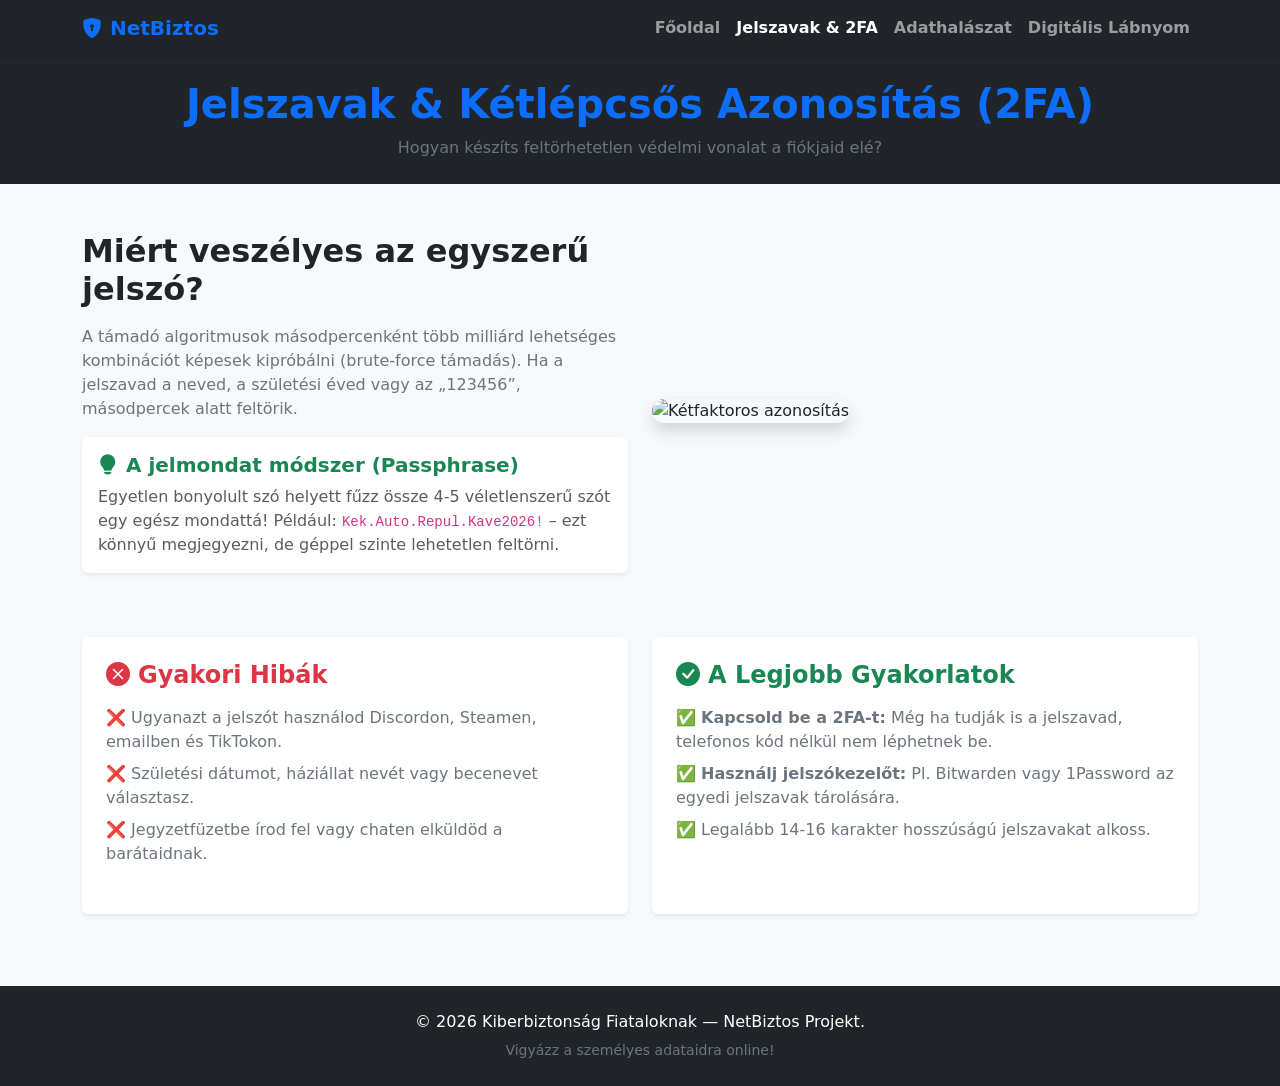
==== produktum/passwords.html @ 25c64569 "Add files via upload" ====
<!DOCTYPE html>
<html lang="hu">
<head>
  <meta charset="UTF-8">
  <meta name="viewport" content="width=device-width, initial-scale=1.0">
  <title>Jelszavak & 2FA - Kiberbiztonság Fiataloknak</title>
  <!-- Bootstrap 5 CSS -->
  <link href="https://cdn.jsdelivr.net/npm/bootstrap@5.3.3/dist/css/bootstrap.min.css" rel="stylesheet">
  <!-- Bootstrap Icons -->
  <link href="https://cdn.jsdelivr.net/npm/bootstrap-icons@1.11.3/font/bootstrap-icons.min.css" rel="stylesheet">
</head>
<body class="bg-light d-flex flex-column min-vh-100">

  <!-- Navigációs sáv -->
  <nav class="navbar navbar-expand-lg navbar-dark bg-dark sticky-top shadow-sm">
    <div class="container">
      <a class="navbar-brand fw-bold text-primary" href="index.html">
        <i class="bi bi-shield-lock-fill me-2"></i>NetBiztos
      </a>
      <button class="navbar-toggler" type="button" data-bs-toggle="collapse" data-bs-target="#mainNav" aria-controls="mainNav" aria-expanded="false" aria-label="Menü megnyitása">
        <span class="navbar-toggler-icon"></span>
      </button>
      <div class="collapse navbar-collapse" id="mainNav">
        <ul class="navbar-nav ms-auto mb-2 mb-lg-0 fw-semibold">
          <li class="nav-item"><a class="nav-link" href="index.html">Főoldal</a></li>
          <li class="nav-item"><a class="nav-link active" href="passwords.html">Jelszavak & 2FA</a></li>
          <li class="nav-item"><a class="nav-link" href="phishing.html">Adathalászat</a></li>
          <li class="nav-item"><a class="nav-link" href="privacy.html">Digitális Lábnyom</a></li>
        </ul>
      </div>
    </div>
  </nav>

  <!-- Fejléc -->
  <header class="bg-dark text-white py-4 mb-4">
    <div class="container text-center">
      <h1 class="fw-bold text-primary">Jelszavak & Kétlépcsős Azonosítás (2FA)</h1>
      <p class="text-secondary mb-0">Hogyan készíts feltörhetetlen védelmi vonalat a fiókjaid elé?</p>
    </div>
  </header>

  <!-- Fő tartalom -->
  <main class="container my-4 flex-grow-1">
    <div class="row align-items-center mb-5">
      <div class="col-lg-6 mb-4 mb-lg-0">
        <h2 class="fw-bold text-dark mb-3">Miért veszélyes az egyszerű jelszó?</h2>
        <p class="text-secondary">
          A támadó algoritmusok másodpercenként több milliárd lehetséges kombinációt képesek kipróbálni (brute-force támadás). Ha a jelszavad a neved, a születési éved vagy az „123456”, másodpercek alatt feltörik.
        </p>
        <div class="card p-3 border-0 bg-white shadow-sm mb-3">
          <h5 class="fw-bold text-success mb-2"><i class="bi bi-lightbulb-fill me-2"></i>A jelmondat módszer (Passphrase)</h5>
          <p class="mb-0 text-muted">
            Egyetlen bonyolult szó helyett fűzz össze 4-5 véletlenszerű szót egy egész mondattá! Például: <code>Kek.Auto.Repul.Kave2026!</code> – ezt könnyű megjegyezni, de géppel szinte lehetetlen feltörni.
          </p>
        </div>
      </div>
      <div class="col-lg-6">
        <img src="https://images.unsplash.com/photo-1555949963-ff9fe0c870eb?w=700" class="img-fluid rounded-4 shadow" alt="Kétfaktoros azonosítás">
      </div>
    </div>

    <!-- Szabályok listája -->
    <div class="row g-4 mb-5">
      <div class="col-md-6">
        <div class="card h-100 shadow-sm border-0 p-4">
          <h4 class="fw-bold text-danger mb-3"><i class="bi bi-x-circle-fill me-2"></i>Gyakori Hibák</h4>
          <ul class="list-unstyled text-secondary">
            <li class="mb-2">❌ Ugyanazt a jelszót használod Discordon, Steamen, emailben és TikTokon.</li>
            <li class="mb-2">❌ Születési dátumot, háziállat nevét vagy becenevet választasz.</li>
            <li class="mb-2">❌ Jegyzetfüzetbe írod fel vagy chaten elküldöd a barátaidnak.</li>
          </ul>
        </div>
      </div>
      <div class="col-md-6">
        <div class="card h-100 shadow-sm border-0 p-4">
          <h4 class="fw-bold text-success mb-3"><i class="bi bi-check-circle-fill me-2"></i>A Legjobb Gyakorlatok</h4>
          <ul class="list-unstyled text-secondary">
            <li class="mb-2">✅ <strong>Kapcsold be a 2FA-t:</strong> Még ha tudják is a jelszavad, telefonos kód nélkül nem léphetnek be.</li>
            <li class="mb-2">✅ <strong>Használj jelszókezelőt:</strong> Pl. Bitwarden vagy 1Password az egyedi jelszavak tárolására.</li>
            <li class="mb-2">✅ Legalább 14-16 karakter hosszúságú jelszavakat alkoss.</li>
          </ul>
        </div>
      </div>
    </div>
  </main>

  <!-- Lábléc -->
  <footer class="bg-dark text-white text-center py-4 mt-auto">
    <div class="container">
      <p class="mb-1">&copy; 2026 Kiberbiztonság Fiataloknak — NetBiztos Projekt.</p>
      <small class="text-secondary">Vigyázz a személyes adataidra online!</small>
    </div>
  </footer>

  <!-- Bootstrap 5 JS Bundle -->
  <script src="https://cdn.jsdelivr.net/npm/bootstrap@5.3.3/dist/js/bootstrap.bundle.min.js"></script>
</body>
</html>
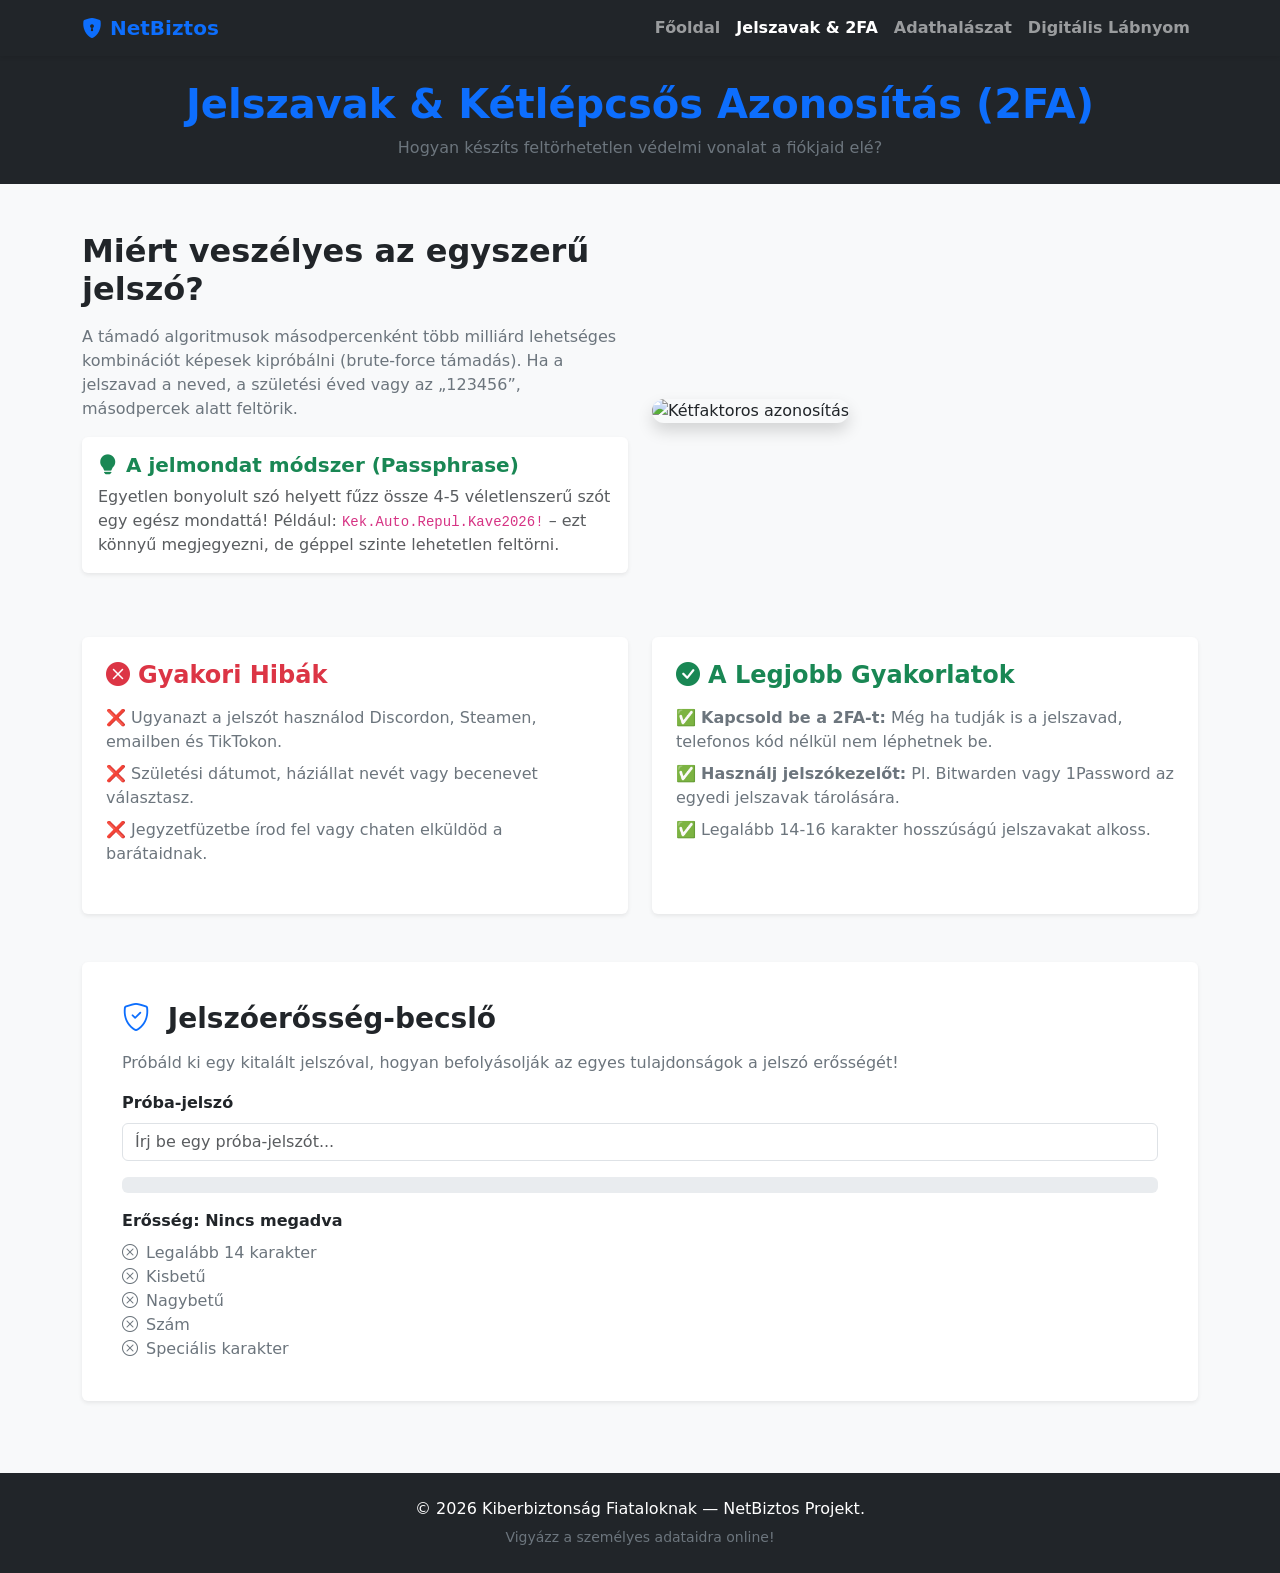
==== commit 12481a14: "Creating js folder/Implementing and testing pw checker" ====
--- a/produktum/passwords.html
+++ b/produktum/passwords.html
@@ -8,6 +8,8 @@
   <link href="https://cdn.jsdelivr.net/npm/bootstrap@5.3.3/dist/css/bootstrap.min.css" rel="stylesheet">
   <!-- Bootstrap Icons -->
   <link href="https://cdn.jsdelivr.net/npm/bootstrap-icons@1.11.3/font/bootstrap-icons.min.css" rel="stylesheet">
+  <!-- CSS stylesheet-->
+  <link rel="stylesheet" href="css/style.css">
 </head>
 <body class="bg-light d-flex flex-column min-vh-100">
 
@@ -23,7 +25,7 @@
       <div class="collapse navbar-collapse" id="mainNav">
         <ul class="navbar-nav ms-auto mb-2 mb-lg-0 fw-semibold">
           <li class="nav-item"><a class="nav-link" href="index.html">Főoldal</a></li>
-          <li class="nav-item"><a class="nav-link active" href="passwords.html">Jelszavak & 2FA</a></li>
+          <li class="nav-item"><a class="nav-link active" aria-current="page" href="passwords.html">Jelszavak & 2FA</a></li>
           <li class="nav-item"><a class="nav-link" href="phishing.html">Adathalászat</a></li>
           <li class="nav-item"><a class="nav-link" href="privacy.html">Digitális Lábnyom</a></li>
         </ul>
@@ -82,6 +84,72 @@
         </div>
       </div>
     </div>
+  <section class="password-checker mb-5">
+    <div class="card shadow-sm border-0 p-4">
+        <div class="card-body">
+            <h3 class="fw-bold mb-3">
+                <i class="bi bi-shield-check me-2 text-primary"></i>
+                Jelszóerősség-becslő
+            </h3>
+
+            <p class="text-secondary">
+                Próbáld ki egy kitalált jelszóval, hogyan befolyásolják az egyes
+                tulajdonságok a jelszó erősségét!
+            </p>
+
+            <div class="mb-3">
+                <label for="passwordInput" class="form-label fw-semibold">
+                    Próba-jelszó
+                </label>
+
+                <input
+                    type="password"
+                    class="form-control"
+                    id="passwordInput"
+                    placeholder="Írj be egy próba-jelszót..."
+                >
+            </div>
+
+            <div class="progress mb-3" role="progressbar"
+                 aria-label="Jelszó erőssége"
+                 aria-valuemin="0"
+                 aria-valuemax="100">
+                <div
+                    id="passwordStrengthBar"
+                    class="progress-bar"
+                    style="width: 0%">
+                </div>
+            </div>
+
+            <p class="fw-semibold mb-2">
+                Erősség:
+                <span id="passwordStrengthText">Nincs megadva</span>
+            </p>
+
+            <ul class="list-unstyled text-secondary mb-0">
+                <li id="lengthCheck">
+                    <i class="bi bi-x-circle me-2"></i>Legalább 14 karakter
+                </li>
+
+                <li id="lowerCheck">
+                    <i class="bi bi-x-circle me-2"></i>Kisbetű
+                </li>
+
+                <li id="upperCheck">
+                    <i class="bi bi-x-circle me-2"></i>Nagybetű
+                </li>
+
+                <li id="numberCheck">
+                    <i class="bi bi-x-circle me-2"></i>Szám
+                </li>
+
+                <li id="specialCheck">
+                    <i class="bi bi-x-circle me-2"></i>Speciális karakter
+                </li>
+            </ul>
+        </div>
+    </div>
+</section>
   </main>
 
   <!-- Lábléc -->
--- a/produktum/css/style.css
+++ b/produktum/css/style.css
@@ -0,0 +1,13 @@
+/*Főoldal témakártyái*/
+.topic-card {
+    transition: transform 0.2s ease, box-shadow 0.2s ease;
+}
+
+.topic-card:hover {
+    transform: translateY(-4px);
+}
+
+.card-img-top {
+    height: 220px;
+    object-fit: cover;
+}
